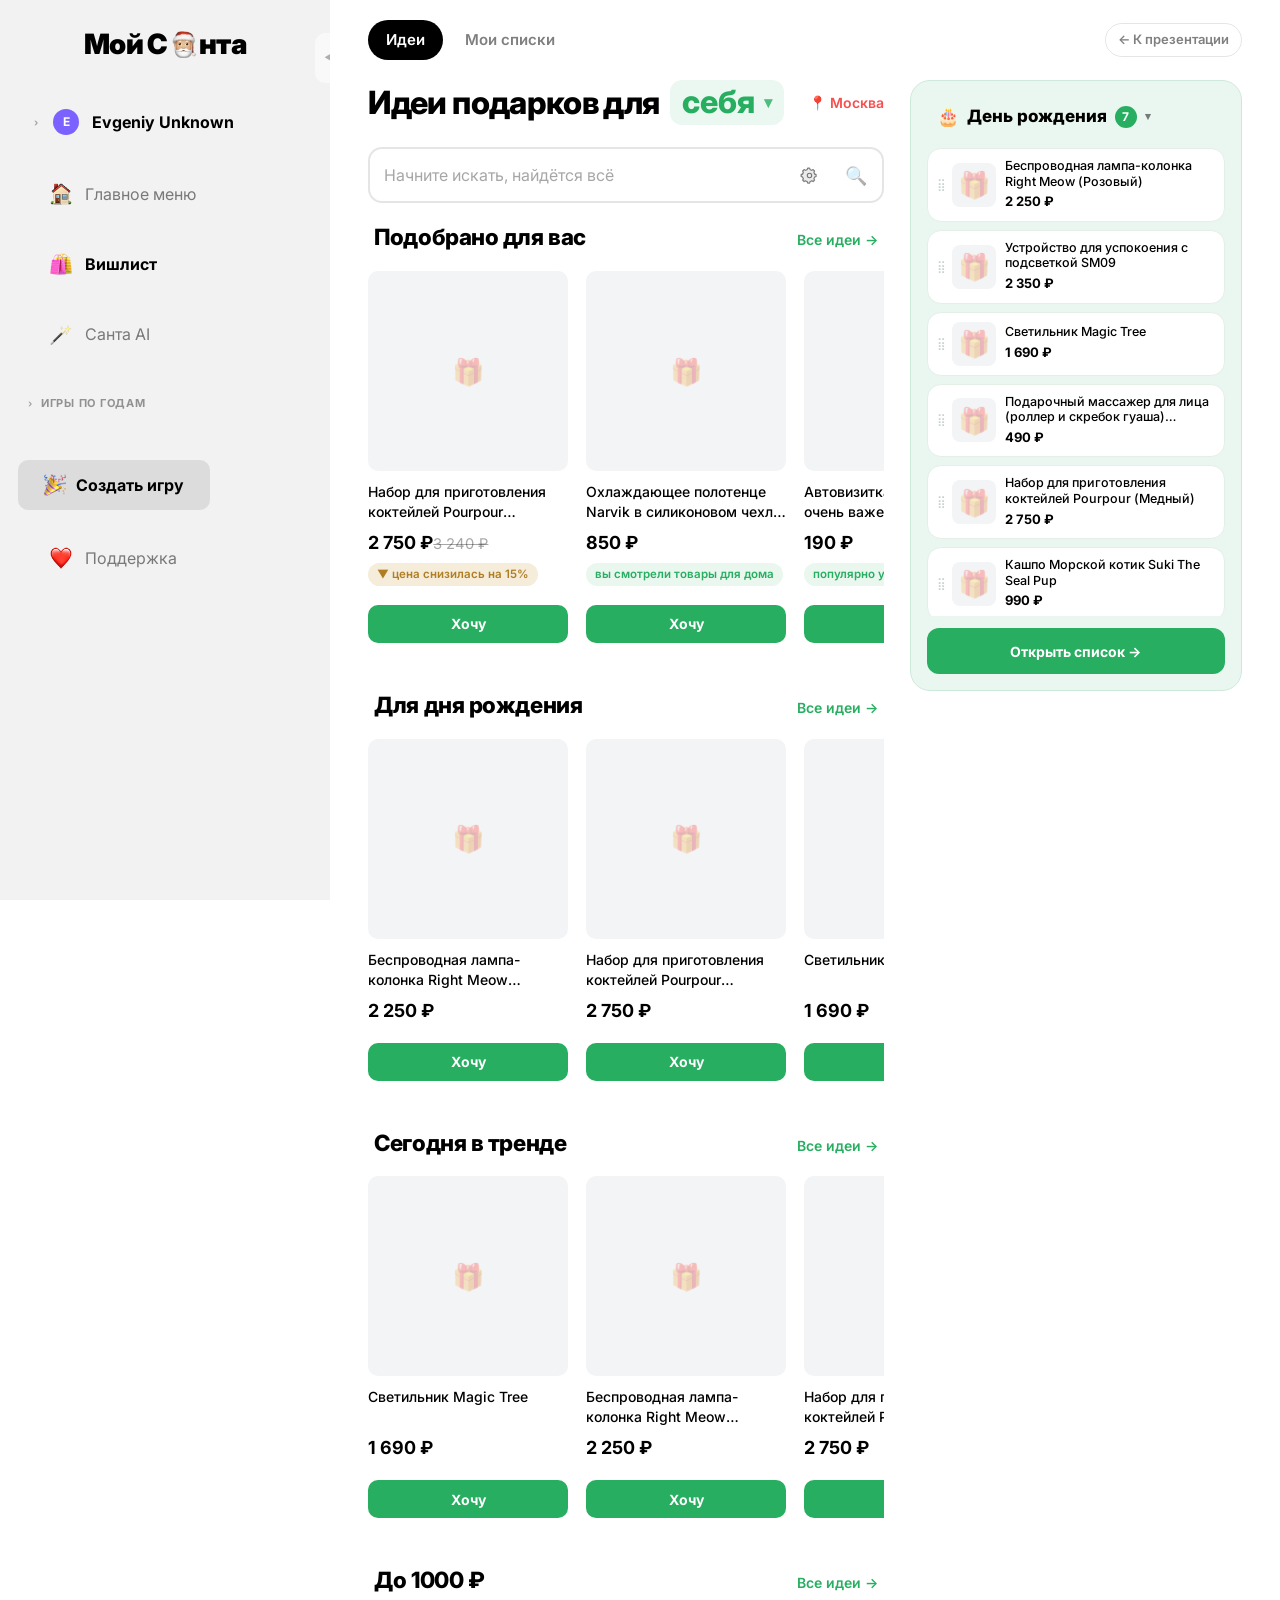
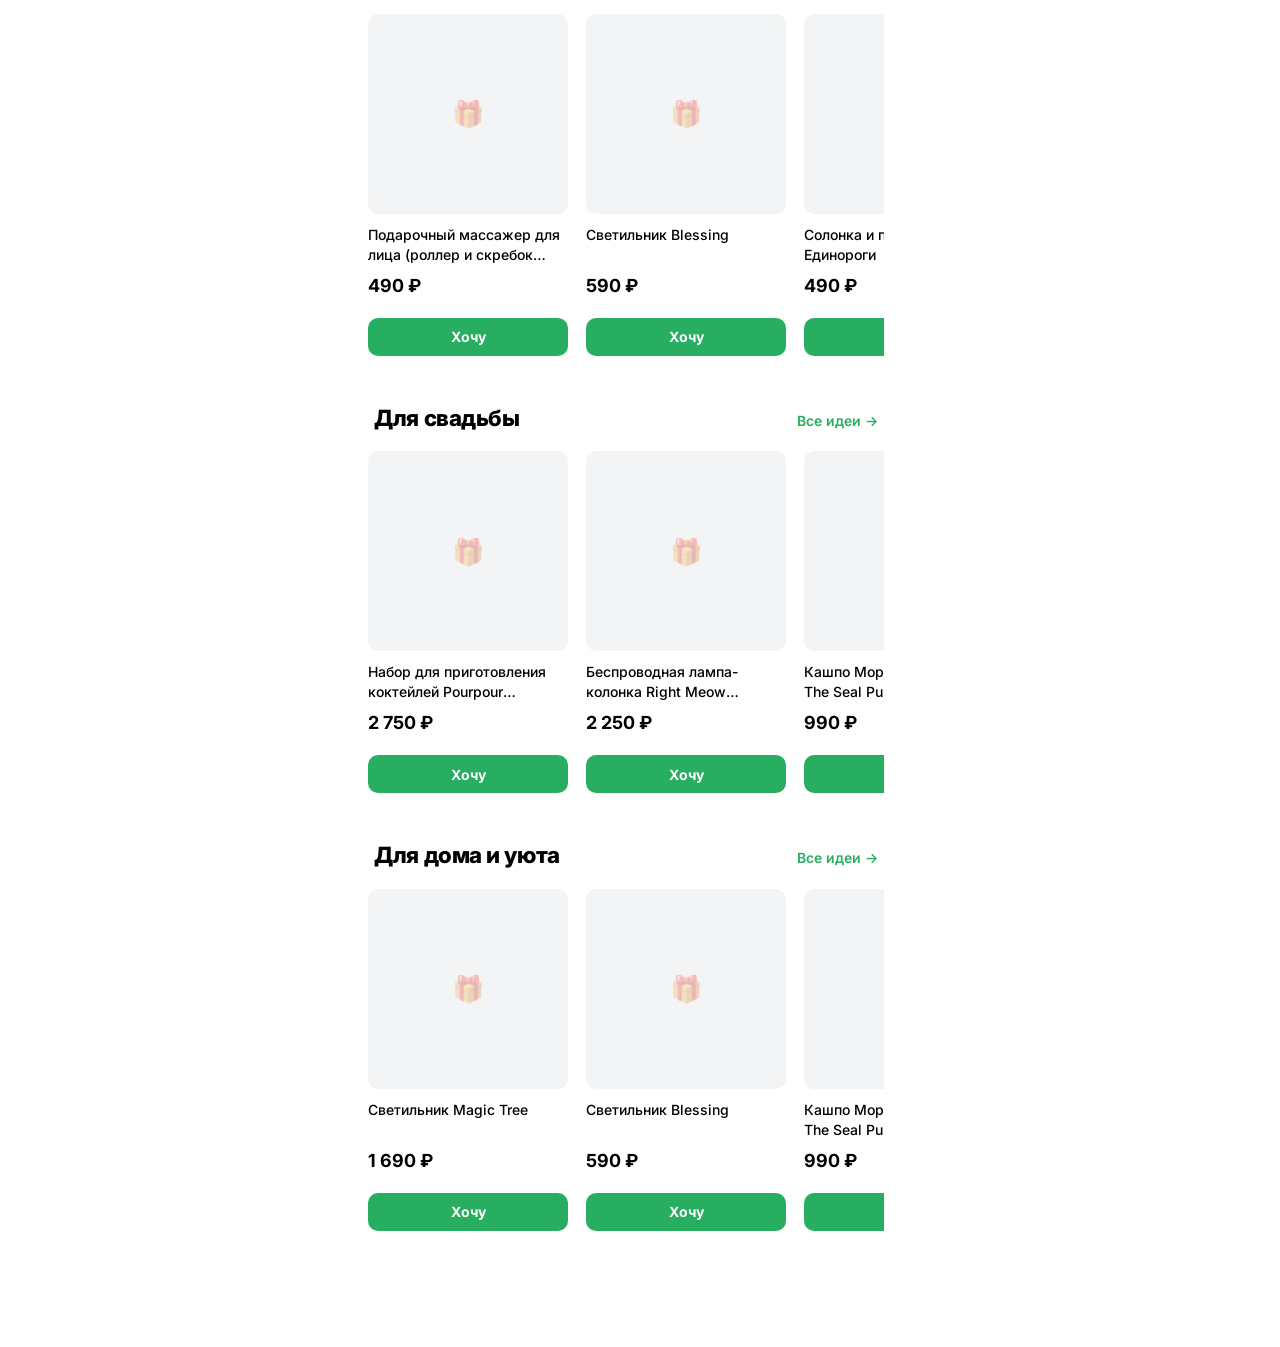
==== prototype/index.html @ bd04b830 "Add wishlist v2 mockups Presentation and interactive prototype sharing one core, plus GitHub Pages d" ====
<!doctype html>
<html lang="ru">
<head>
<meta charset="utf-8">
<meta name="viewport" content="width=device-width, initial-scale=1">
<title>Вишлист v2 — интерактивный прототип</title>
<link rel="preconnect" href="https://fonts.googleapis.com">
<link rel="preconnect" href="https://fonts.gstatic.com" crossorigin>
<link rel="stylesheet" href="https://fonts.googleapis.com/css2?family=Inter:wght@400;500;600;700&display=swap">
<link rel="stylesheet" href="../styles.css">
<link rel="stylesheet" href="../shell.css">
</head>
<body>
<div id="app"></div>
<script src="../pics.js"></script>
<script src="../vendor/vue.global.prod.js"></script>
<script src="../app-core.js"></script>
<script src="prototype.js"></script>
</body>
</html>
---- styles.css ----
/* Вишлист v2 — общий визуальный язык экранов. Стиль повторяет текущий сайт MySanta:
   Inter, зелёный #27AE60 (позитивные действия), красный #f74f4f (бренд/CTA),
   мятная панель #E9F7EF, поля #f1f1f1, радиус 10px. */

:root{
  --green:#27AE60;
  --red:#f74f4f;
  --mint:#E9F7EF;
  --ink:#000;
  --muted:rgba(0,0,0,.5);
  --muted-2:rgba(0,0,0,.35);
  --line:rgba(0,0,0,.1);
  --field:#f1f1f1;
  --gold:#B07D22;
  --gold-soft:#F5ECDA;
  --radius:10px;
  --page:#fff;
  --card:#fff;
}

*,*::before,*::after{box-sizing:border-box}
*{margin:0}

html{-webkit-text-size-adjust:100%}
body{font-size:16px;line-height:1.5}
button{font:inherit;color:inherit;cursor:pointer;background:none;border:0}
input{font:inherit}
s{color:var(--muted-2);font-weight:400;font-size:.82em}
a{color:var(--green);cursor:pointer;text-decoration:none}
a:hover{text-decoration:underline}

.screen__head{
  display:flex;align-items:center;justify-content:space-between;gap:16px;flex-wrap:wrap;
  margin-bottom:22px;
}
.screen__head .tier__label{ margin-bottom:0; }
.h2{font-size:1.4rem;font-weight:700;letter-spacing:-.02em;margin:30px 0 16px}
.h2:first-child{margin-top:0}

/* ───────────────────────── buttons ───────────────────────── */
.btn{
  display:inline-flex;align-items:center;justify-content:center;gap:8px;
  height:48px;padding:0 26px;border-radius:var(--radius);
  font-weight:700;font-size:15px;line-height:1;
  border:2px solid var(--red);background:var(--red);color:#fff;
  transition:background .2s,border-color .2s,color .2s,opacity .2s;
}
.btn:hover{background:#f96a6a;border-color:transparent}
.btn:disabled{opacity:.55;pointer-events:none}
.btn--sm{height:38px;padding:0 14px;font-size:14px}
.btn--block{width:100%}
.btn--green{background:var(--green);border-color:var(--green)}
.btn--green:hover{background:#2fbe6c}
.btn--red{background:var(--red);border-color:var(--red)}
.btn--white{background:#fff;border-color:var(--red);color:var(--red)}
.btn--white:hover{background:rgba(247,79,79,.08);color:var(--red)}
.btn--outline{background:transparent;border-color:var(--green);color:var(--green)}
.btn--outline:hover{background:var(--green);color:#fff}

.linkbtn{
  display:inline-flex;align-items:center;gap:7px;margin-top:12px;
  color:var(--green);font-weight:600;font-size:14px;
}
.linkbtn:hover{text-decoration:underline}


/* ───────────────────────── cover ───────────────────────── */
.cover__title{font-weight:700;font-size:1.15rem;letter-spacing:-.01em}
.cover__meta{color:var(--muted);font-size:13px;margin-top:3px}

/* ───────────────────────── шапка списка ───────────────────────── */
.hero{
  position:relative; overflow:hidden; border-radius:18px; margin-bottom:26px;
  min-height:264px; display:flex; align-items:flex-end;
  background-size:cover; background-position:center; background-repeat:no-repeat;
}
/* затемнение снизу — чтобы текст читался на любой картинке */
.hero__scrim{
  position:absolute; inset:0;
  background:linear-gradient(180deg,rgba(0,0,0,.05) 0%,rgba(0,0,0,.2) 42%,rgba(0,0,0,.62) 100%);
}
.hero__body{ position:relative; z-index:1; padding:26px 28px 28px; width:100%; color:#fff; }
.hero__emoji{
  display:inline-flex; align-items:center; justify-content:center;
  width:46px; height:46px; border-radius:12px; font-size:24px; margin-bottom:10px;
  background:rgba(255,255,255,.92); box-shadow:0 2px 10px rgba(0,0,0,.18);
}
.hero__title{
  font-size:clamp(1.5rem,2.6vw,1.95rem); font-weight:800; letter-spacing:-.02em;
  line-height:1.15; text-shadow:0 1px 12px rgba(0,0,0,.3);
}
.hero__meta{
  display:flex; flex-wrap:wrap; gap:6px 16px; margin-top:8px;
  font-size:13px; font-weight:600; color:rgba(255,255,255,.9);
  text-shadow:0 1px 8px rgba(0,0,0,.35);
}
.hero__acts{ display:flex; flex-wrap:wrap; gap:8px; margin-top:18px; }
.hact{
  display:inline-flex; align-items:center; gap:7px;
  height:38px; padding:0 14px; border-radius:10px;
  background:rgba(255,255,255,.16); color:#fff; font-size:14px; font-weight:600;
  backdrop-filter:blur(6px); border:1px solid rgba(255,255,255,.26);
  transition:background .15s;
}
.hact:hover{ background:rgba(255,255,255,.3); }
.hact.is-on{ background:#fff; color:var(--ink); border-color:#fff; }
.hact--primary{ background:#fff; color:var(--ink); border-color:#fff; }
.hact--primary:hover{ background:#fff; box-shadow:0 4px 16px rgba(0,0,0,.22); }
.hact--primary span{ font-size:17px; line-height:1; color:var(--green); }
.hero__cover{
  position:absolute; z-index:2; top:14px; right:14px;
  height:34px; padding:0 13px; border-radius:9px;
  background:rgba(0,0,0,.34); color:#fff; font-size:13px; font-weight:600;
  backdrop-filter:blur(6px); border:1px solid rgba(255,255,255,.24);
}
.hero__cover:hover{ background:rgba(0,0,0,.55); }

@media (max-width:700px){
  .hero{ min-height:220px; }
  .hero__acts .hact{ flex:1 1 auto; justify-content:center; }
}

/* ───────────────────────── split layout ───────────────────────── */
.split{display:grid;grid-template-columns:1fr 320px;gap:26px;align-items:start}
.split__aside{border-radius:16px;padding:18px}
.panel--mint{background:var(--mint)}
.tier{margin-bottom:34px}
.tier:last-child{margin-bottom:0}
.tier__label{
  display:flex;align-items:center;gap:10px;margin-bottom:16px;
  font-size:1.4rem;font-weight:800;letter-spacing:-.02em;
}
.tier__label .tico{ width:24px; height:24px; }
.tier__label .tico svg{ width:22px; height:22px; }
.tier__count{
  display:inline-flex;align-items:center;justify-content:center;
  min-width:24px;height:24px;padding:0 8px;border-radius:999px;
  background:var(--field);font-weight:700;font-size:13px;color:var(--muted);
  letter-spacing:0;
}

/* ───────────────────────── grids ───────────────────────── */
.grid{display:grid;gap:22px 18px}
.grid--2{grid-template-columns:repeat(2,1fr)}
.grid--3{grid-template-columns:repeat(3,1fr)}
.grid--4{grid-template-columns:repeat(4,1fr)}

/* ───────────────────────── карточка товара (как .present на сайте) ───────────────────────── */
.present{ position:relative; display:flex; flex-direction:column; }
.present__thumb{ border-radius:10px; background:#f3f4f5; }
.present__info{ padding-top:11px; display:flex; flex-direction:column; gap:7px; flex:1; }
.present__name{
  font-size:14px; line-height:20px; font-weight:500; color:var(--ink);
  display:-webkit-box; -webkit-line-clamp:2; -webkit-box-orient:vertical; overflow:hidden;
  min-height:40px; transition:color .15s;
}
.present:hover .present__name{ color:var(--red); }
.present__price{ font-weight:700; font-size:18px; }
.present__foot{ margin-top:auto; padding-top:12px; display:flex; flex-direction:column; gap:8px; }
.present__media{ position:relative; }
.present__add{
  width:100%; height:44px; border-radius:10px;
  background:var(--green); color:#fff; font-weight:700; font-size:16px;
  display:flex; align-items:center; justify-content:center; transition:background .15s,opacity .15s;
}
.present__add:hover{ background:#23a259; }
.present__add--sm{ height:38px; font-size:14px; }
.present__add--ghost{ background:#fff; border:1.5px solid var(--green); color:var(--green); }
.present__add--ghost:hover{ background:rgba(39,174,96,.08); }
.present__add.is-added{ background:var(--field); color:var(--muted); border-color:transparent; }
.present__dismiss{
  position:absolute; top:8px; right:8px; z-index:2;
  width:28px; height:28px; border-radius:50%; background:#fff; color:var(--muted);
  box-shadow:0 1px 6px rgba(0,0,0,.16); display:flex; align-items:center; justify-content:center;
  font-size:13px; opacity:0; transition:opacity .15s;
}
.present:hover .present__dismiss{ opacity:1; }
/* поднять в «Больше всего хочу» — там же, где ✕ на карточках идей */
.present__pin{
  position:absolute; top:8px; right:8px; z-index:3;
  width:30px; height:30px; border-radius:50%; background:#fff;
  box-shadow:0 1px 6px rgba(0,0,0,.16); display:flex; align-items:center; justify-content:center;
  opacity:0; transition:opacity .15s, background .15s;
}
.present:hover .present__pin{ opacity:1; }
.present__pin:hover{ background:#FFF1E6; }
.present__add--flat{ background:transparent; color:var(--muted); font-weight:600; height:32px; }
.present__add--flat:hover{ background:var(--field); color:var(--ink); }

/* «уже дарят» — состояние карточки: приглушённое фото и полоса по низу снимка */
.present.is-taken .present__thumb{ filter:grayscale(.55); opacity:.72; }
.present__taken{
  position:absolute; left:0; right:0; bottom:0; z-index:2;
  display:flex; align-items:center; justify-content:center; gap:6px;
  height:30px; border-radius:0 0 10px 10px;
  background:rgba(28,28,30,.8); color:#fff;
  font-size:11px; font-weight:700; letter-spacing:.04em; text-transform:uppercase;
}
.present__taken.is-mine{ background:rgba(39,174,96,.92); }

.card__name{
  font-size:14px;line-height:1.3;font-weight:500;
  display:-webkit-box;-webkit-line-clamp:2;-webkit-box-orient:vertical;overflow:hidden;
}
.card__price{font-weight:700;font-size:16px}
.card__note{font-size:12px;color:var(--muted);font-style:italic}

.emptytier{
  font-size:13px;color:var(--muted);
  border:1px dashed var(--line);border-radius:var(--radius);padding:18px;text-align:center;
}

/* ───────────────────────── заголовок «Идеи подарков» ───────────────────────── */
.ideas-head{
  display:flex; align-items:center; justify-content:space-between;
  gap:16px; flex-wrap:wrap; margin-bottom:22px;
}
.ideas-head__left{ display:flex; align-items:center; gap:12px; flex-wrap:wrap; }
.ideas-head__right{ display:flex; align-items:center; gap:10px; flex-wrap:wrap; }
.ideas-title{
  font-size:clamp(1.6rem,3vw,2rem); font-weight:800; letter-spacing:-.02em;
  display:flex; align-items:center; gap:10px; flex-wrap:wrap; line-height:1.2;
}
.ideas-title .dd{ display:inline-flex; }
.ideas-title .dd__panel{
  font-size:14px; font-weight:600; letter-spacing:normal; line-height:1.4;
}
.geo{ color:var(--red); font-weight:600; font-size:14px; white-space:nowrap; }

/* ───────────────────────── переключатель списков ───────────────────────── */
.listbar{ display:flex; align-items:center; gap:14px; min-width:0; }
.listbar__label{ font-size:13px; font-weight:700; color:var(--muted); flex:none; }
.listbar__scroll{ display:flex; align-items:center; gap:8px; overflow-x:auto; padding:3px; min-width:0; }
.listbar__scroll::-webkit-scrollbar{ height:0; }
.listtab{
  display:inline-flex; align-items:center; gap:8px; flex:none;
  height:42px; padding:0 16px; border-radius:999px;
  border:1.5px solid var(--line); background:#fff;
  font-size:14px; font-weight:600; color:var(--ink); transition:background .15s,border-color .15s,color .15s;
}
.listtab:hover{ background:var(--field); }
.listtab.is-on{ background:var(--green); border-color:var(--green); color:#fff; }
.listtab__emoji{ font-size:16px; }
.listtab__n{
  min-width:20px; height:20px; padding:0 5px; border-radius:999px;
  background:rgba(0,0,0,.08); font-size:12px; font-weight:700;
  display:inline-flex; align-items:center; justify-content:center;
}
.listtab.is-on .listtab__n{ background:rgba(255,255,255,.28); }
.listtab--add{ width:42px; padding:0; justify-content:center; font-size:18px; color:var(--muted); }
.listbar__share{
  flex:none; margin-left:4px; height:42px; padding:0 16px; border-radius:999px;
  border:1px solid var(--line); background:#fff; font-size:14px; font-weight:600; color:var(--ink);
}
.listbar__share:hover{ background:var(--field); }
@media (max-width:600px){ .listbar{ gap:8px } .listbar__label{ display:none } }

/* ───────────────────────── добавить подарок (карточка) ───────────────────────── */
.addcard{ margin-bottom:30px; }
.addcard.is-open{ background:var(--mint); border-radius:16px; padding:20px; max-width:520px; }
.addcard__head{ display:flex; align-items:center; justify-content:space-between; font-weight:700; font-size:16px; margin-bottom:12px; }

/* ───────────────────────── thumbnails (фото товаров) ───────────────────────── */
.thumb{
  border-radius:10px;aspect-ratio:1;width:100%;
  background:#f3f4f5 center/cover no-repeat;
  position:relative;overflow:hidden;
}
.thumb.is-broken::after{
  content:"🎁";position:absolute;inset:0;
  display:flex;align-items:center;justify-content:center;font-size:26px;opacity:.28;
}
.thumb__img{position:absolute;inset:0;width:100%;height:100%;object-fit:cover;display:block}

/* ───────────────────────── add-a-gift ───────────────────────── */
.add__label{font-weight:700;font-size:14px}
.add__hint{font-size:12px;color:var(--muted);margin:4px 0 10px}
.field-row{display:flex;gap:8px}
.field{
  flex:1;min-width:0;height:44px;padding:0 14px;
  border-radius:var(--radius);border:2px solid var(--line);background:#fff;
  font-size:14px;color:var(--ink);
}
.field--mini{height:36px;font-size:13px}
.field:focus{outline:none;border-color:var(--ink)}
.field::placeholder{color:var(--muted-2)}

.preview{margin-top:12px;background:#fff;border:1px solid var(--line);border-radius:var(--radius);padding:12px}
.preview__row{display:flex;gap:10px;align-items:center;margin-bottom:10px}
.preview__tiers{display:flex;gap:6px;align-items:center;margin-bottom:10px;flex-wrap:wrap}
.tchip{
  height:36px;padding:0 13px;border-radius:999px;border:1.5px solid var(--line);background:#fff;
  display:inline-flex;align-items:center;gap:7px;font-size:13px;font-weight:600;color:var(--ink);cursor:pointer;
  transition:border-color .15s,background .15s;
}
.tchip:hover{background:var(--field)}
.tchip.is-on{background:var(--mint);border-color:var(--green)}
.preview__tiers{gap:8px}
.preview__tiers .field--mini{flex:1 0 100%;min-width:120px}

.ideas-mini{margin-top:20px;padding-top:16px;border-top:1px solid rgba(0,0,0,.09)}
.ideas-mini .grid{margin-top:10px}

/* ───────────────────────── reason chips ───────────────────────── */
.reason{
  font-size:11.5px;font-weight:600;color:var(--green);
  background:rgba(39,174,96,.1);border-radius:999px;
  padding:4px 9px;align-self:flex-start;line-height:1.3;
}
.reason--gold{color:var(--gold);background:var(--gold-soft)}

/* ───────────────────────── search + filters ───────────────────────── */
.searchbar{position:relative;margin-bottom:16px}
.searchbar .field{width:100%;height:56px;font-size:16px;padding-right:106px;border-radius:14px}
.field__go{
  position:absolute;right:7px;top:7px;width:42px;height:42px;border-radius:10px;
  display:flex;align-items:center;justify-content:center;font-size:18px;color:var(--muted);
}
.field__go:hover{background:var(--field);color:var(--ink)}
/* шестерёнка — фильтры идей; счётчик показывает, сколько задано */
.field__cog{
  position:absolute;right:53px;top:7px;width:42px;height:42px;border-radius:10px;
  display:flex;align-items:center;justify-content:center;color:var(--muted);
}
.field__cog:hover{background:var(--field);color:var(--ink)}
.field__cog.is-on{color:var(--green)}
.field__cog b{
  position:absolute;top:2px;right:0;min-width:17px;height:17px;padding:0 4px;border-radius:999px;
  background:var(--green);color:#fff;font-size:10px;font-weight:700;
  display:flex;align-items:center;justify-content:center;
}
.filters,.ideafilters{display:flex;flex-wrap:wrap;gap:9px;align-items:center;margin-bottom:22px}
.fchip{
  height:40px;padding:0 15px;border-radius:var(--radius);
  font-size:14px;font-weight:600;color:var(--ink);background:var(--field);border:0;
  display:inline-flex;align-items:center;gap:6px;transition:background .15s,color .15s;
}
.fchip:hover{background:#e8e8ea}
.fchip.is-on{background:rgba(247,79,79,.1);color:var(--red)}
.fchip{display:inline-flex;align-items:center;gap:8px}
.fchip__x{
  width:18px;height:18px;border-radius:50%;background:rgba(247,79,79,.2);
  font-size:9px;display:inline-flex;align-items:center;justify-content:center;
}
.fchip.is-on:hover .fchip__x{background:var(--red);color:#fff}
.fchip--add{background:#fff;border:1px dashed var(--line);color:var(--muted)}
.fchip--add.is-on{background:var(--gold-soft);color:var(--gold);border-color:transparent}
.flink{color:var(--red);font-weight:600;font-size:14px;margin-left:4px}
.flink:hover{text-decoration:underline}

/* ───────────────────────── segmented ───────────────────────── */
.segbar{display:flex;align-items:center;gap:8px;flex-wrap:wrap}
.segbar__label{font-size:14px;color:var(--muted)}
.seg{
  height:38px;padding:0 16px;border-radius:999px;border:1px solid var(--line);
  font-size:14px;font-weight:600;color:var(--muted);
}
.seg.is-on{background:var(--green);color:#fff;border-color:transparent}

/* ───────────────────────── иконки приоритетов ───────────────────────── */
.tico{ display:inline-flex; align-items:center; justify-content:center; flex:none; line-height:0; }
.tico--top{ color:#F2792B; }
.tico--want{ color:var(--green); }
.tico--someday{ color:var(--muted-2); }
.present__add .tico{ color:currentColor; }

/* ───────────────────────── выпадающие меню ───────────────────────── */
.dd{ position:relative; }
.dd__caret{ font-size:11px; color:var(--muted); }
.dd__panel{
  position:absolute; z-index:40; top:calc(100% + 8px); right:0; min-width:250px;
  background:#fff; border:1px solid var(--line); border-radius:14px;
  box-shadow:0 14px 40px rgba(0,0,0,.16); padding:8px;
}
.dd__panel--left{ right:auto; left:0; }
.dd__title{
  font-size:11px; font-weight:700; letter-spacing:.07em; text-transform:uppercase;
  color:var(--muted); padding:6px 10px 8px;
}
.dd__item{
  display:flex; align-items:center; gap:10px; width:100%; text-align:left;
  padding:9px 10px; border-radius:10px; font-size:14px; font-weight:600; color:var(--ink);
}
.dd__item:hover{ background:var(--field); }
.dd__item.is-on{ background:rgba(39,174,96,.08); }
.dd__emoji{ font-size:17px; }
.dd__n{
  margin-left:auto; min-width:20px; height:20px; padding:0 6px; border-radius:999px;
  background:var(--field); font-size:12px; font-weight:700; color:var(--muted);
  display:inline-flex; align-items:center; justify-content:center;
}
.dd__check{ color:var(--green); font-weight:800; margin-left:6px; }
.dd__item.is-on .dd__n{ margin-left:auto; }
.dd__item--add{ color:var(--green); justify-content:center; border:1px dashed var(--line); }
.dd__sep{ height:1px; background:var(--line); margin:8px 4px; }
.dd__add{ display:flex; gap:8px; padding:4px; }
.dd__add .field{ flex:1; min-width:0; }
.dd__add .btn{ flex:none; padding:0 14px; }

/* переключатель «кому подбираем» рядом с заголовком */
/* часть заголовка: тот же кегль, кликабельность — цвет, подложка и каретка */
.whoswitch{
  display:inline-flex; align-items:center; gap:9px;
  padding:3px 12px 4px; border-radius:12px;
  font:inherit; color:var(--green); background:rgba(39,174,96,.09);
  transition:background .15s;
}
.whoswitch > span{ display:inline-flex; align-items:center; gap:9px; }
.whoswitch:hover{ background:rgba(39,174,96,.17); }
.whoswitch .dd__caret{ font-size:.5em; color:inherit; opacity:.8; }
.whoswitch.is-other{ color:#7B61FF; background:rgba(123,97,255,.1); }
.whoswitch.is-other:hover{ background:rgba(123,97,255,.19); }
/* фиксированный px: em считался бы от собственного font-size и схлопывал кружок */
.whoswitch .who__ava{ width:30px; height:30px; font-size:14px; }
.who__ava{
  width:30px; height:30px; border-radius:50%; background:#7B61FF; color:#fff;
  font-size:13px; font-weight:700; letter-spacing:0; text-transform:uppercase;
  display:inline-flex; align-items:center; justify-content:center; flex:none;
  box-shadow:inset 0 -1px 0 rgba(0,0,0,.12);
}
.who__ava--me{ background:var(--green); }
.who__ava--lg{ width:48px; height:48px; font-size:20px; }

/* имя человека в выпадающем списке */
.dd__who{ flex:1; min-width:0; white-space:nowrap; overflow:hidden; text-overflow:ellipsis; }
.dd__item{ align-items:center; }

.shortlist-chip{
  display:inline-flex; align-items:center; gap:7px;
  height:38px; padding:0 15px; border-radius:999px;
  background:var(--mint); color:var(--ink); font-size:14px; font-weight:700;
}
.shortlist-chip b{
  min-width:20px; height:20px; padding:0 5px; border-radius:999px;
  background:var(--green); color:#fff; font-size:12px;
  display:inline-flex; align-items:center; justify-content:center;
}
.shortlist-chip:hover{ background:#dcefe4; }
.shortlist-chip.is-empty b{ background:rgba(0,0,0,.18); }
@media (max-width:760px){ .shortlist-chip{ margin-left:0; } }

.shortlist-hint{ color:var(--muted); font-size:14px; max-width:66ch; margin-bottom:16px; }
.shortlist-note{
  display:flex; align-items:center; justify-content:space-between; gap:16px; flex-wrap:wrap;
  background:var(--mint); border-radius:12px; padding:14px 16px; font-size:14px; font-weight:600;
}
.shortlist-actions{ display:flex; flex-direction:column; gap:8px; }
.shortlist-actions .tag{ align-self:flex-start; }

/* ───────────────────────── карусели подборок ───────────────────────── */
.section-title{ font-size:1.4rem; font-weight:800; letter-spacing:-.02em; }
.carousel{ margin-bottom:36px; }
.carousel__head{
  display:flex; align-items:baseline; justify-content:space-between; gap:12px;
  width:100%; text-align:left; margin-bottom:16px;
}
.carousel__all{ font-size:14px; font-weight:600; color:var(--green); flex:none; }
.carousel__head:hover .carousel__all{ text-decoration:underline; }
.carousel__track{
  display:flex; gap:18px; overflow-x:auto; padding-bottom:8px;
  scroll-snap-type:x proximity; scrollbar-width:thin;
}
.carousel__track::-webkit-scrollbar{ height:6px; }
.carousel__track::-webkit-scrollbar-thumb{ background:#dcdfe2; border-radius:3px; }
.carousel__card{ width:200px; flex:none; scroll-snap-align:start; }
.carousel__more{
  width:172px; flex:none; align-self:stretch;
  border:1.5px dashed var(--line); border-radius:12px;
  display:flex; flex-direction:column; align-items:center; justify-content:center; gap:10px;
  color:var(--muted); font-weight:700; font-size:14px; text-align:center; line-height:1.3;
  transition:border-color .15s,color .15s,background .15s;
}
.carousel__more:hover{ border-color:var(--green); color:var(--green); background:rgba(39,174,96,.05); }
.carousel__more-ic{
  width:40px; height:40px; border-radius:50%; background:var(--field);
  display:flex; align-items:center; justify-content:center; font-size:20px;
}
.carousel__more:hover .carousel__more-ic{ background:var(--green); color:#fff; }

/* активный фильтр */
.activefilter{ display:flex; align-items:center; gap:12px; flex-wrap:wrap; margin-bottom:22px; }
.chip-active{
  display:inline-flex; align-items:center; gap:8px;
  height:40px; padding:0 8px 0 16px; border-radius:999px;
  background:rgba(247,79,79,.1); color:var(--red); font-weight:700; font-size:14px;
}
.chip-active button{
  width:22px; height:22px; border-radius:50%; background:rgba(247,79,79,.18); color:var(--red);
  display:flex; align-items:center; justify-content:center; font-size:11px;
}

/* ───────────────────────── shared list / reserve rows ───────────────────────── */
.sharehead{display:flex;gap:13px;align-items:center;margin-bottom:24px}
.rlist{display:flex;flex-direction:column;gap:12px}
.rrow{
  display:flex;gap:15px;
  background:#fff;border:2px solid transparent;border-radius:var(--radius);padding:13px;
  transition:border-color .2s,opacity .2s;
}
.rrow .thumb{width:84px;height:84px;flex:none}
.rrow__main{display:flex;flex-direction:column;gap:7px;min-width:0;flex:1}
.rrow__actions{display:flex;gap:8px;align-items:center;flex-wrap:wrap;margin-top:6px}
.rrow.is-taken{opacity:.72}
.rrow.is-mine{border-color:var(--green)}
.rrow--flat{border:1px solid var(--line);padding:10px}
.rrow--flat .thumb{width:52px;height:52px}

.tag{
  display:inline-flex;align-items:center;gap:6px;
  height:32px;padding:0 12px;border-radius:999px;font-size:13px;font-weight:600;
}
.tag--hold{background:var(--gold-soft);color:var(--gold)}
.tag--done{background:var(--field);color:var(--muted)}
.tag--mine{background:rgba(39,174,96,.12);color:var(--green)}

.locknote{font-size:12px;color:var(--muted);margin-top:4px}
.locknote--wide{margin-top:16px;padding:12px 14px;background:var(--mint);border-radius:var(--radius);font-size:13px}

/* ───────────────────────── chip-in pool ───────────────────────── */
.pool{display:flex;flex-direction:column;gap:20px}
.pool__item{display:flex;gap:15px;align-items:center}
.pot__track{height:12px;border-radius:999px;background:var(--field);overflow:hidden}
.pot__filled{height:100%;background:var(--green);border-radius:999px;transition:width .35s ease}
.pot__nums{margin-top:8px;font-size:14px;color:var(--muted)}
.pot__nums b{color:var(--ink);font-size:16px}
.pledges{list-style:none;padding:0;display:flex;flex-direction:column;gap:8px}
.pledges li{
  display:flex;justify-content:space-between;
  padding:10px 14px;background:var(--field);border-radius:var(--radius);
  font-size:14px;font-weight:600;
}
.pool__form{display:flex;flex-direction:column;gap:11px;padding-top:8px;border-top:1px solid var(--line)}
.pool__label{font-size:14px;color:var(--muted)}
.pool__label b{color:var(--ink)}
.range{width:100%;accent-color:var(--green);height:26px}
.presets{display:flex;gap:8px;flex-wrap:wrap}
.presets button{
  height:32px;padding:0 13px;border-radius:999px;border:1px solid var(--line);background:#fff;
  font-size:13px;font-weight:600;color:var(--ink);
}
.presets button:hover{background:var(--field)}

/* ───────────────────────── activity stats ───────────────────────── */
.stats{display:grid;grid-template-columns:repeat(3,1fr);gap:16px;margin:12px 0 28px}
.stat{background:var(--page);border:1px solid var(--line);border-radius:var(--radius);padding:18px}
.stat__label{font-size:12px;font-weight:600;letter-spacing:.04em;text-transform:uppercase;color:var(--muted)}
.stat__num{font-size:1.8rem;font-weight:700;letter-spacing:-.02em;margin:6px 0 10px;font-variant-numeric:tabular-nums}
.stat__of{font-size:1rem;color:var(--muted);font-weight:600}
.stat__hint{font-size:12px;color:var(--muted-2)}
.spark{width:100%;height:40px;display:block}

/* ───────────────────────── sheets: контент ───────────────────────── */
.listpick{display:flex;flex-direction:column;gap:9px}
.listpick button{
  display:flex;align-items:center;gap:13px;text-align:left;
  padding:13px;border-radius:var(--radius);border:1px solid var(--line);background:#fff;font-weight:600;
}
.listpick button.is-on{border-color:var(--green);background:rgba(39,174,96,.06)}
.listpick .emoji{font-size:22px}
.listpick .sub{font-size:12px;color:var(--muted);font-weight:500}
.listpick .dashed{border-style:dashed;color:var(--muted);justify-content:center}
.copyfield{
  display:flex;align-items:center;gap:8px;
  background:var(--field);border-radius:var(--radius);padding:11px 13px;
  font-size:13px;color:var(--ink);word-break:break-all;
}
.check{display:flex;align-items:center;gap:11px;font-size:14px;font-weight:600;cursor:pointer;padding:4px 0}
.check input{width:18px;height:18px;accent-color:var(--green)}

/* ───────────────────────── responsive ───────────────────────── */
@media (max-width:1100px){ .grid--4{grid-template-columns:repeat(3,1fr)} }
@media (max-width:900px){ .split{grid-template-columns:1fr} .split__aside{order:-1} }
@media (max-width:720px){
  .grid--3{grid-template-columns:repeat(2,1fr)}
  .grid--4{grid-template-columns:repeat(2,1fr)}
  .stats{grid-template-columns:1fr}
}
@media (max-width:420px){ .grid--3,.grid--4{grid-template-columns:1fr 1fr} }
@media (prefers-reduced-motion:reduce){ *{animation:none!important;transition:none!important} }


/* ───────────────────── модалка «Для кого подбираем» ───────────────────── */
.sheet__hint{ font-size:13px; color:var(--muted); margin:-6px 0 18px; line-height:1.5; }
.sheet__count{ margin-left:8px; font-weight:600; color:var(--muted-2); text-transform:none; }
.sheet__foot{ display:flex; gap:10px; margin-top:22px; }
.sheet__foot .btn{ flex:1; height:46px; padding:0 16px; }
.btn--ghost{ background:#fff; border-color:var(--line); color:var(--muted); }
.btn--ghost:hover{ background:var(--field); border-color:var(--line); color:var(--ink); }
.btn.is-off{ opacity:.45; pointer-events:none; }

.personname{ display:flex; align-items:center; gap:12px; }
.personname .field{ flex:1; min-width:0; }

/* сегментированный переключатель: пол, возраст */
/* .seg уже занят пилюлей в .segbar — контейнеру нужно своё имя */
.segset{ display:flex; gap:8px; flex-wrap:wrap; }
.seg__b{
  flex:1; min-width:88px; height:42px; padding:0 12px; border-radius:10px;
  border:1.5px solid var(--line); background:#fff;
  font-size:14px; font-weight:600; color:var(--muted);
  transition:border-color .15s, background .15s, color .15s;
}
.seg__b:hover{ border-color:var(--muted-2); color:var(--ink); }
.seg__b.is-on{ border-color:var(--green); background:rgba(39,174,96,.09); color:var(--green); }

/* интересы — теги с эмодзи */
.tagcloud{ display:flex; flex-wrap:wrap; gap:8px; }
.tagchip{
  display:inline-flex; align-items:center; gap:7px;
  height:38px; padding:0 14px 0 11px; border-radius:999px;
  border:1.5px solid var(--line); background:#fff;
  font-size:14px; font-weight:600; color:var(--ink);
  transition:border-color .15s, background .15s;
}
.tagchip__e{ font-size:16px; line-height:1; }
.tagchip:hover{ border-color:var(--muted-2); background:var(--field); }
.tagchip.is-on{ border-color:var(--green); background:rgba(39,174,96,.1); color:var(--green); }


/* ───────────────────── модалка «Обложка списка» ───────────────────── */
.covergrid{ display:grid; grid-template-columns:repeat(auto-fill,minmax(96px,1fr)); gap:10px; }
.coverswatch{
  position:relative; height:62px; border-radius:12px; background-size:cover; background-position:center;
  border:2px solid transparent; box-shadow:inset 0 0 0 1px rgba(0,0,0,.06);
}
.coverswatch:hover{ transform:translateY(-1px); }
.coverswatch.is-on{ border-color:var(--ink); }
.coverswatch__on{
  position:absolute; inset:0; display:flex; align-items:center; justify-content:center;
  color:#fff; font-size:20px; font-weight:800; text-shadow:0 1px 6px rgba(0,0,0,.5);
}
.coverdrop{
  display:flex; align-items:center; gap:12px; cursor:pointer;
  padding:14px; border-radius:12px; border:1.5px dashed var(--line); background:var(--field);
  font-size:14px; font-weight:600; color:var(--ink);
  transition:border-color .15s, background .15s;
}
.coverdrop:hover{ border-color:var(--green); background:rgba(39,174,96,.06); }
.coverdrop input{ display:none; }
.coverdrop__ic{ font-size:22px; }
.coverdrop em{ display:block; font-style:normal; font-size:12px; font-weight:500; color:var(--muted); margin-top:2px; }
---- shell.css ----
/* Вишлист v2 — оболочки.
   Прототип повторяет раскладку MySanta: сайдбар (1:1) + контент (+ панель «Вишлист»).
   Презентация — колода историй. Экраны и атомы общие (styles.css). */

body{ background:#fff; color:var(--ink); font-family:"Inter",-apple-system,BlinkMacSystemFont,"Segoe UI",Roboto,sans-serif,"Noto Color Emoji","Apple Color Emoji","Segoe UI Emoji","Twemoji Mozilla"; }

/* ═══════════════ прототип: раскладка MySanta ═══════════════ */
.ms-app{ min-height:100vh; display:flex; align-items:stretch; }

/* ── сайдбар: копия .aside ── */
.ms-side{
  width:330px; flex:none;
  background:#F2F2F2;
  position:sticky; top:0; align-self:flex-start; height:100vh; overflow-y:auto;
  transition:width .3s ease;
}
.ms-side.is-collapsed{ width:132px; }
.ms-side__inn{ position:relative; padding:30px 0; }
.ms-side__collapse{
  position:absolute; right:-15px; top:33px; z-index:10;
  width:30px; height:50px; border-radius:10px; background:#F9F9F9;
  display:flex; align-items:center; justify-content:center;
  color:rgba(0,0,0,.3); font-size:13px; transition:background .2s;
}
.ms-side__collapse:hover{ background:#efefef; }
.ms-side.is-collapsed .ms-side__collapse{ transform:scaleX(-1); }

.ms-side__logo{
  display:flex; align-items:center; justify-content:center; gap:1px;
  font-weight:900; font-size:28px; color:#000; letter-spacing:-.02em;
  margin-bottom:50px; white-space:nowrap; line-height:1;
}
.ms-side__santa{ width:27px; height:27px; object-fit:contain; margin:0 1px; }
.ms-side.is-collapsed .ms-side__logo{ font-size:0; gap:0; }

.ms-side__menu{ list-style:none; padding:0; margin:0; }
.ms-side__row{ padding-left:44px; margin-bottom:46px; }
.ms-side__row--sm{ margin-bottom:36px; }
.ms-side__row:last-child{ margin-bottom:0; }

.ms-side__item{
  display:flex; align-items:center; gap:13px; width:100%; text-align:left;
  color:rgba(0,0,0,.5); font-size:16px; line-height:22px; transition:color .12s;
}
.ms-side__item:hover{ color:#000; }
.ms-side__item.is-active{ color:#000; font-weight:700; }
.ms-side__ico{ width:22px; height:22px; object-fit:contain; flex:none; }
.ms-side__chev{ margin-left:-16px; margin-right:2px; font-size:10px; color:rgba(0,0,0,.32); flex:none; }
.ms-side__ava{
  width:26px; height:26px; border-radius:50%; background:#7B61FF; color:#fff;
  font-size:12px; font-weight:700; display:flex; align-items:center; justify-content:center; flex:none;
}
.ms-side__item--user{ color:#000; font-weight:700; }
.ms-side__item--section{
  font-size:11px; font-weight:700; letter-spacing:.07em; text-transform:uppercase;
  color:rgba(0,0,0,.4); gap:6px;
}
.ms-side__button{
  display:inline-flex; align-items:center; gap:10px;
  height:50px; padding:0 26px; border-radius:10px;
  background:rgba(0,0,0,.09); color:#000; font-weight:700; font-size:16px;
  margin-left:-26px; transition:background .15s;
}
.ms-side__button:hover{ background:rgba(0,0,0,.13); }

.ms-side.is-collapsed .ms-side__labeltext,
.ms-side.is-collapsed .ms-side__chev{ display:none; }
.ms-side.is-collapsed .ms-side__row{ padding-left:0; }
.ms-side.is-collapsed .ms-side__item{ justify-content:center; gap:0; }
.ms-side.is-collapsed .ms-side__button{ margin-left:0; padding:0; width:44px; margin-inline:auto; justify-content:center; }

/* ── контент ── */
.ms-main{ flex:1; min-width:0; display:flex; flex-direction:column; background:#fff; }

.ms-topbar{
  display:flex; align-items:center; gap:16px; flex-wrap:wrap;
  padding:20px clamp(18px,3vw,40px) 0;
}
/* ссылка на второй макет — чтобы обе страницы находились с GitHub Pages */
.ms-deck{
  margin-left:auto; font-size:13px; font-weight:600; color:var(--muted);
  padding:6px 12px; border-radius:999px; border:1px solid var(--line);
}
.ms-deck:hover{ background:var(--field); color:var(--ink); }
.ms-tabs{ display:flex; gap:4px; flex-wrap:wrap; }
.ms-tabs button{
  height:40px; padding:0 18px; border-radius:999px;
  font-size:15px; font-weight:600; color:var(--muted); transition:background .15s,color .15s;
}
.ms-tabs button:hover{ color:var(--ink); background:var(--field); }
.ms-tabs button.is-on{ background:var(--ink); color:#fff; }
.ms-back{ font-weight:600; color:var(--green); font-size:14px; }
.ms-back:hover{ text-decoration:underline; }
.ms-crumb-note{ color:var(--muted); font-size:13px; }

.ms-listbar{ padding:16px clamp(18px,3vw,40px) 0; }

.ms-body{ flex:1; padding:20px clamp(18px,3vw,40px) 72px; }
.ms-body--rail{ display:grid; grid-template-columns:minmax(0,1fr) 332px; gap:26px; align-items:start; }

/* ── правая панель «Вишлист» — как на сайте ── */
.wl-rail{
  position:sticky; top:20px;
  background:#EAF7F0; border:1px solid #CDE9DB; border-radius:20px; padding:16px;
  display:flex; flex-direction:column; gap:12px;
}
.wl-rail__head{ display:flex; align-items:center; gap:8px; }
.wl-rail__switch{
  display:flex; align-items:center; gap:8px; min-width:0;
  padding:6px 10px; border-radius:12px; font-size:17px; font-weight:800; color:var(--ink);
  transition:background .15s;
}
.wl-rail__switch:hover{ background:rgba(255,255,255,.7); }
.wl-rail__emoji{ font-size:18px; flex:none; }
.wl-rail__title{ white-space:nowrap; overflow:hidden; text-overflow:ellipsis; }
.wl-rail__switch b{
  flex:none; min-width:22px; height:22px; padding:0 6px; border-radius:999px;
  background:var(--green); color:#fff; font-size:12px; font-weight:700;
  display:inline-flex; align-items:center; justify-content:center;
}
.wl-rail__switch.is-static{ cursor:default; padding-left:4px; }
.wl-rail__switch.is-static:hover{ background:transparent; }

/* режим подборки для другого человека */
.wl-rail--pick{ background:#F4F1FB; border-color:#DED6F3; }
.wl-rail--pick .wl-rail__switch b{ background:#7B61FF; }
.wl-rail--pick .wl-rail__row{ border-color:#E6E0F5; }
.wl-rail__empty{
  font-size:13px; color:var(--muted); text-align:center; line-height:1.5;
  border:1px dashed #DED6F3; border-radius:14px; padding:22px 14px; background:rgba(255,255,255,.5);
}
.wl-rail__mark{ margin-left:8px; font-size:11px; font-weight:700; color:#7B61FF; }
.wl-rail__x{
  flex:none; width:24px; height:24px; border-radius:50%;
  color:var(--muted-2); font-size:12px;
  display:flex; align-items:center; justify-content:center;
  opacity:0; transition:opacity .15s,background .15s;
}
.wl-rail__row:hover .wl-rail__x{ opacity:1; }
.wl-rail__x:hover{ background:var(--field); color:var(--ink); }
.wl-rail__open{
  height:46px; border-radius:12px; background:var(--green); color:#fff;
  font-weight:700; font-size:14px;
  display:flex; align-items:center; justify-content:center; gap:8px;
}
.wl-rail__open:hover{ filter:brightness(1.05); }
.wl-rail--pick .wl-rail__open{ background:#7B61FF; }
.wl-rail__list{ display:flex; flex-direction:column; gap:8px; max-height:52vh; overflow-y:auto; }
.wl-rail__row{
  display:flex; align-items:center; gap:9px;
  background:#fff; border:1px solid #E4EFE8; border-radius:14px; padding:9px;
}
.wl-rail__grip{ color:#c7d3cb; font-size:12px; flex:none; letter-spacing:-3px; }
.wl-rail__meta{ min-width:0; flex:1; }
.wl-rail__name{
  font-size:12.5px; font-weight:500; line-height:1.25;
  display:-webkit-box; -webkit-line-clamp:2; -webkit-box-orient:vertical; overflow:hidden;
}
.wl-rail__price{ font-size:13px; font-weight:700; margin-top:3px; }

@media (max-width:1240px){
  .ms-body--rail{ grid-template-columns:1fr; }
  .wl-rail{ display:none; }
}
@media (max-width:960px){
  .ms-side{ display:none; }
  .ms-body{ padding-left:14px; padding-right:14px; padding-bottom:32px; }
}

/* ═══════════════ презентация: колода ═══════════════ */
.deck{ min-height:100vh; display:flex; flex-direction:column; }
.deck__top{
  position:sticky; top:0; z-index:20;
  background:#fff; border-bottom:1px solid var(--line);
  height:60px; padding:0 clamp(16px,4vw,44px);
  display:flex; align-items:center; justify-content:space-between; gap:16px;
}
.deck__switch{
  margin-left:auto; font-size:13px; font-weight:600; color:var(--green);
  padding:6px 13px; border-radius:999px; border:1px solid rgba(39,174,96,.4);
}
.deck__switch:hover{ background:rgba(39,174,96,.09); }
.deck__brand{ display:flex; align-items:center; gap:9px; font-weight:800; font-size:16px; color:var(--ink); }
.deck__brand .proto{
  font-weight:600; font-size:10px; letter-spacing:.06em; text-transform:uppercase;
  color:var(--muted); border:1px solid var(--line); padding:3px 8px; border-radius:999px;
}
.stepper{ display:flex; align-items:center; gap:12px; }
.stepper__btn{
  width:36px; height:36px; border-radius:50%; border:1px solid var(--line);
  font-size:20px; display:flex; align-items:center; justify-content:center;
}
.stepper__btn:hover{ background:var(--field); }
.stepper__count{ font-weight:600; font-size:14px; color:var(--muted); font-variant-numeric:tabular-nums; }

.deck__body{
  flex:1; width:100%; max-width:1500px; margin:0 auto;
  display:grid; grid-template-columns:250px 1fr;
}
.deck__rail{
  border-right:1px solid var(--line); background:#fff;
  padding:22px 14px; position:sticky; top:60px; align-self:start;
  height:calc(100vh - 60px); overflow:auto;
}
.deck__rail ol{ list-style:none; padding:0; margin:0; display:flex; flex-direction:column; gap:4px; }
.deck__rail button{
  width:100%; text-align:left; display:flex; gap:11px; align-items:baseline;
  padding:11px 12px; border-radius:10px; font-size:13px; font-weight:500; color:var(--muted);
}
.deck__rail button:hover{ background:var(--field); color:var(--ink); }
.deck__rail button.is-on{ background:var(--mint); color:var(--ink); font-weight:600; }
.deck__rail .num{ font-size:11px; font-weight:700; color:var(--green); flex:none; }

.deck__stage{ padding:clamp(22px,3.5vw,44px); min-width:0; }
.deck__stage .eyebrow{ font-size:12px; font-weight:600; letter-spacing:.08em; text-transform:uppercase; color:var(--green); }
.deck__stage .story-title{
  margin-top:8px; font-size:clamp(1.5rem,3vw,2rem); font-weight:700;
  letter-spacing:-.02em; line-height:1.15; max-width:22ch;
}
.deck__stage .story-sub{ margin-top:10px; color:var(--muted); font-size:1.02rem; max-width:62ch; }
.deck__listbar{ margin-top:22px; }
.deck__stage .screen{
  margin-top:18px; background:#fff; border:1px solid var(--line);
  border-radius:16px; padding:clamp(18px,3vw,30px);
}

@media (max-width:900px){
  .deck__body{ grid-template-columns:1fr; }
  .deck__rail{
    position:static; height:auto; width:100%;
    border-right:0; border-bottom:1px solid var(--line); overflow-x:auto;
  }
  .deck__rail ol{ flex-direction:row; min-width:max-content; }
  .deck__rail button{ white-space:nowrap; }
  .deck__stage .screen{ padding:16px 14px; }
}

/* ═══════════════ шторка / модалка ═══════════════ */
.sheet-backdrop{
  position:fixed; inset:0; z-index:60; background:rgba(0,0,0,.42);
  display:flex; align-items:center; justify-content:center; padding:24px;
}

.sheet{
  width:100%; max-width:460px; max-height:82vh; overflow-y:auto;
  background:#fff; border-radius:16px; padding:22px 24px 26px;
}
.sheet--wide{ max-width:560px; }
.sheet__grip{ display:none; }
.sheet__title{ font-weight:700; font-size:18px; margin-bottom:16px; display:flex; align-items:center; justify-content:space-between; gap:12px; }
.sheet__x{ width:30px; height:30px; border-radius:50%; font-size:18px; color:var(--muted); display:flex; align-items:center; justify-content:center; }
.sheet__x:hover{ background:var(--field); color:var(--ink); }
.sheet__row{ display:flex; flex-direction:column; gap:9px; margin-bottom:16px; }
.sheet__label{ font-size:12px; font-weight:600; color:var(--muted); }

@media (max-width:600px){
  .sheet-backdrop{ align-items:flex-end; padding:0; }
  .sheet{ max-width:none; border-radius:20px 20px 0 0; max-height:86vh; }
  .sheet__grip{ display:block; width:40px; height:4px; border-radius:2px; background:var(--line); margin:6px auto 12px; }
}

/* ═══════════════ тост ═══════════════ */
.toast{
  position:fixed; left:50%; bottom:28px; transform:translateX(-50%);
  background:var(--ink); color:#fff; padding:12px 20px; border-radius:999px;
  font-size:14px; font-weight:600; z-index:80; pointer-events:none;
}

/* ═══════════════ переходы ═══════════════ */
.fade-enter-active,.fade-leave-active{ transition:opacity .18s ease; }
.fade-enter-from,.fade-leave-to{ opacity:0; }
.slide-enter-active,.slide-leave-active{ transition:transform .2s ease,opacity .2s ease; }
.slide-enter-from,.slide-leave-to{ transform:translateY(14px); opacity:0; }

@media (prefers-reduced-motion:reduce){ *{ transition:none!important; animation:none!important; } }
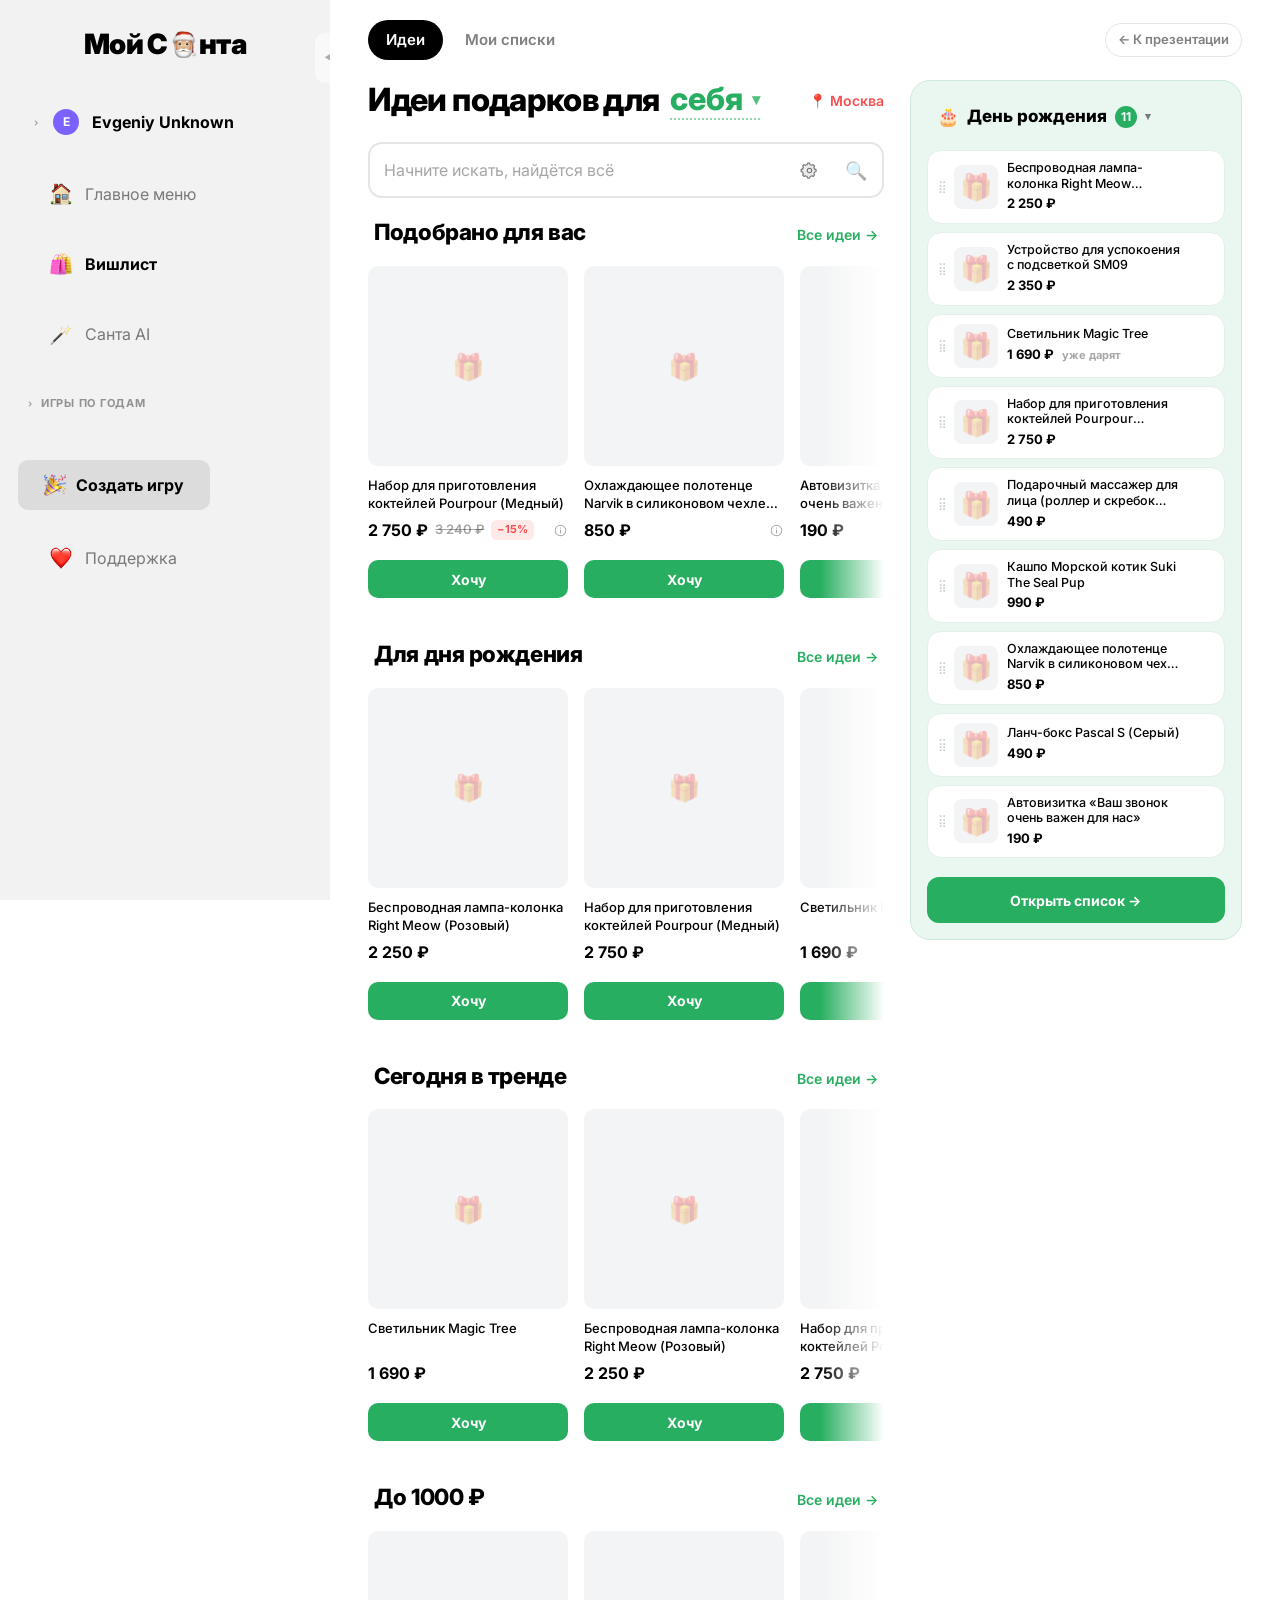
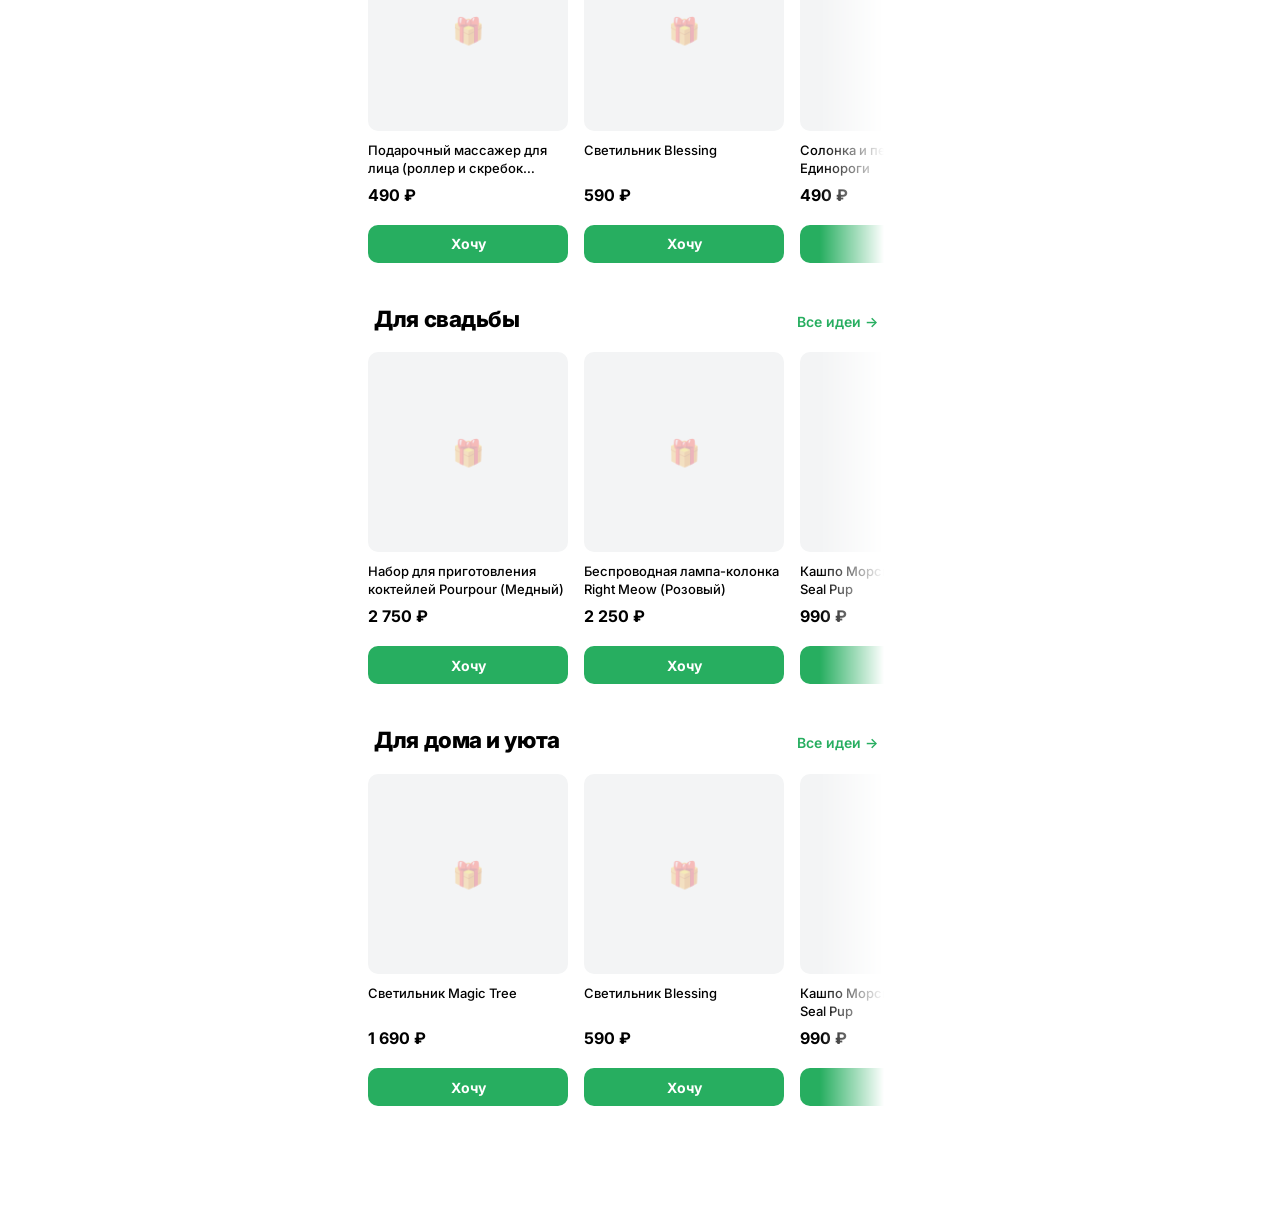
==== commit 980220e7: "Add Swiper carousels, per-item gift pools, card polish - vendor Swiper 11 for idea carousels, gradie" ====
--- a/prototype/index.html
+++ b/prototype/index.html
@@ -7,6 +7,7 @@
 <link rel="preconnect" href="https://fonts.googleapis.com">
 <link rel="preconnect" href="https://fonts.gstatic.com" crossorigin>
 <link rel="stylesheet" href="https://fonts.googleapis.com/css2?family=Inter:wght@400;500;600;700&display=swap">
+<link rel="stylesheet" href="../vendor/swiper-bundle.min.css">
 <link rel="stylesheet" href="../styles.css">
 <link rel="stylesheet" href="../shell.css">
 </head>
@@ -14,6 +15,7 @@
 <div id="app"></div>
 <script src="../pics.js"></script>
 <script src="../vendor/vue.global.prod.js"></script>
+<script src="../vendor/swiper-bundle.min.js"></script>
 <script src="../app-core.js"></script>
 <script src="prototype.js"></script>
 </body>
--- a/styles.css
+++ b/styles.css
@@ -140,27 +140,38 @@
 }
 
 /* ───────────────────────── grids ───────────────────────── */
-.grid{display:grid;gap:22px 18px}
+.grid{display:grid;gap:26px 16px}
 .grid--2{grid-template-columns:repeat(2,1fr)}
 .grid--3{grid-template-columns:repeat(3,1fr)}
-.grid--4{grid-template-columns:repeat(4,1fr)}
+/* авто-колонки: на «Моих списках» (вся ширина) карточек влезает больше,
+   на «Идеях» (есть правая панель) — меньше, при одном и том же классе */
+.grid--4{grid-template-columns:repeat(auto-fill,minmax(196px,1fr))}
 
 /* ───────────────────────── карточка товара (как .present на сайте) ───────────────────────── */
 .present{ position:relative; display:flex; flex-direction:column; }
 .present__thumb{ border-radius:10px; background:#f3f4f5; }
-.present__info{ padding-top:11px; display:flex; flex-direction:column; gap:7px; flex:1; }
+.present__info{ padding-top:10px; display:flex; flex-direction:column; gap:6px; flex:1; }
 .present__name{
-  font-size:14px; line-height:20px; font-weight:500; color:var(--ink);
+  font-size:13px; line-height:18px; font-weight:500; color:var(--ink);
   display:-webkit-box; -webkit-line-clamp:2; -webkit-box-orient:vertical; overflow:hidden;
-  min-height:40px; transition:color .15s;
+  min-height:36px; transition:color .15s;
 }
 .present:hover .present__name{ color:var(--red); }
-.present__price{ font-weight:700; font-size:18px; }
+/* цена, старая цена и величина скидки — одной строкой, как в магазине */
+.present__price{ font-weight:700; font-size:16px; display:flex; align-items:center; gap:7px; flex-wrap:wrap; }
+.present__price .why{ margin-left:auto; }
+.present__price s{ font-weight:600; font-size:13px; color:var(--muted-2); text-decoration-thickness:1px; }
+.cut{
+  font-size:11px; font-weight:700; letter-spacing:.01em;
+  color:var(--red); background:rgba(247,79,79,.12);
+  border-radius:6px; padding:2px 6px; line-height:1.4;
+}
+.present.is-taken .cut{ background:var(--field); color:var(--muted-2); }
 .present__foot{ margin-top:auto; padding-top:12px; display:flex; flex-direction:column; gap:8px; }
 .present__media{ position:relative; }
 .present__add{
-  width:100%; height:44px; border-radius:10px;
-  background:var(--green); color:#fff; font-weight:700; font-size:16px;
+  width:100%; height:40px; border-radius:10px;
+  background:var(--green); color:#fff; font-weight:700; font-size:14px;
   display:flex; align-items:center; justify-content:center; transition:background .15s,opacity .15s;
 }
 .present__add:hover{ background:#23a259; }
@@ -187,16 +198,23 @@
 .present__add--flat{ background:transparent; color:var(--muted); font-weight:600; height:32px; }
 .present__add--flat:hover{ background:var(--field); color:var(--ink); }
 
-/* «уже дарят» — состояние карточки: приглушённое фото и полоса по низу снимка */
-.present.is-taken .present__thumb{ filter:grayscale(.55); opacity:.72; }
-.present__taken{
-  position:absolute; left:0; right:0; bottom:0; z-index:2;
-  display:flex; align-items:center; justify-content:center; gap:6px;
-  height:30px; border-radius:0 0 10px 10px;
-  background:rgba(28,28,30,.8); color:#fff;
-  font-size:11px; font-weight:700; letter-spacing:.04em; text-transform:uppercase;
-}
-.present__taken.is-mine{ background:rgba(39,174,96,.92); }
+/* «уже дарят» — лента поверх фото. Заливка плотная, без прозрачности,
+   поэтому надпись одинаково читается на светлом и тёмном снимке. */
+.present.is-taken .present__thumb{ filter:grayscale(.5); opacity:.62; }
+.present.is-taken .present__name,
+.present.is-taken .present__price{ color:var(--muted-2); }
+.present.is-taken .present__price{ text-decoration:line-through; text-decoration-thickness:1.5px; }
+.present__tape{
+  position:absolute; left:0; right:0; top:0; z-index:3;
+  display:flex; align-items:center; justify-content:center; gap:7px;
+  height:30px; border-radius:10px 10px 0 0;
+  background:#2C2C2E; color:#fff;
+  font-size:11px; font-weight:700; letter-spacing:.06em; text-transform:uppercase;
+}
+.present__tape.is-mine{ background:var(--green); }
+/* угловые кнопки уходят под ленту, чтобы не наезжать на неё */
+.present.is-taken .present__pin,
+.present.is-taken .present__dismiss{ top:38px; }
 
 .card__name{
   font-size:14px;line-height:1.3;font-weight:500;
@@ -227,38 +245,7 @@
 }
 .geo{ color:var(--red); font-weight:600; font-size:14px; white-space:nowrap; }
 
-/* ───────────────────────── переключатель списков ───────────────────────── */
-.listbar{ display:flex; align-items:center; gap:14px; min-width:0; }
-.listbar__label{ font-size:13px; font-weight:700; color:var(--muted); flex:none; }
-.listbar__scroll{ display:flex; align-items:center; gap:8px; overflow-x:auto; padding:3px; min-width:0; }
-.listbar__scroll::-webkit-scrollbar{ height:0; }
-.listtab{
-  display:inline-flex; align-items:center; gap:8px; flex:none;
-  height:42px; padding:0 16px; border-radius:999px;
-  border:1.5px solid var(--line); background:#fff;
-  font-size:14px; font-weight:600; color:var(--ink); transition:background .15s,border-color .15s,color .15s;
-}
-.listtab:hover{ background:var(--field); }
-.listtab.is-on{ background:var(--green); border-color:var(--green); color:#fff; }
-.listtab__emoji{ font-size:16px; }
-.listtab__n{
-  min-width:20px; height:20px; padding:0 5px; border-radius:999px;
-  background:rgba(0,0,0,.08); font-size:12px; font-weight:700;
-  display:inline-flex; align-items:center; justify-content:center;
-}
-.listtab.is-on .listtab__n{ background:rgba(255,255,255,.28); }
-.listtab--add{ width:42px; padding:0; justify-content:center; font-size:18px; color:var(--muted); }
-.listbar__share{
-  flex:none; margin-left:4px; height:42px; padding:0 16px; border-radius:999px;
-  border:1px solid var(--line); background:#fff; font-size:14px; font-weight:600; color:var(--ink);
-}
-.listbar__share:hover{ background:var(--field); }
-@media (max-width:600px){ .listbar{ gap:8px } .listbar__label{ display:none } }
-
 /* ───────────────────────── добавить подарок (карточка) ───────────────────────── */
-.addcard{ margin-bottom:30px; }
-.addcard.is-open{ background:var(--mint); border-radius:16px; padding:20px; max-width:520px; }
-.addcard__head{ display:flex; align-items:center; justify-content:space-between; font-weight:700; font-size:16px; margin-bottom:12px; }
 
 /* ───────────────────────── thumbnails (фото товаров) ───────────────────────── */
 .thumb{
@@ -273,8 +260,6 @@
 .thumb__img{position:absolute;inset:0;width:100%;height:100%;object-fit:cover;display:block}
 
 /* ───────────────────────── add-a-gift ───────────────────────── */
-.add__label{font-weight:700;font-size:14px}
-.add__hint{font-size:12px;color:var(--muted);margin:4px 0 10px}
 .field-row{display:flex;gap:8px}
 .field{
   flex:1;min-width:0;height:44px;padding:0 14px;
@@ -285,7 +270,7 @@
 .field:focus{outline:none;border-color:var(--ink)}
 .field::placeholder{color:var(--muted-2)}
 
-.preview{margin-top:12px;background:#fff;border:1px solid var(--line);border-radius:var(--radius);padding:12px}
+.preview{margin-top:16px;background:var(--field);border-radius:var(--radius);padding:14px}
 .preview__row{display:flex;gap:10px;align-items:center;margin-bottom:10px}
 .preview__tiers{display:flex;gap:6px;align-items:center;margin-bottom:10px;flex-wrap:wrap}
 .tchip{
@@ -301,13 +286,32 @@
 .ideas-mini{margin-top:20px;padding-top:16px;border-top:1px solid rgba(0,0,0,.09)}
 .ideas-mini .grid{margin-top:10px}
 
-/* ───────────────────────── reason chips ───────────────────────── */
-.reason{
-  font-size:11.5px;font-weight:600;color:var(--green);
-  background:rgba(39,174,96,.1);border-radius:999px;
-  padding:4px 9px;align-self:flex-start;line-height:1.3;
-}
-.reason--gold{color:var(--gold);background:var(--gold-soft)}
+/* ── «почему это здесь» ──
+   Шесть разных фраз в ряду шумели независимо от оформления. Оставляем
+   у цены незаметный значок, а сам текст показываем по наведению. */
+.why{
+  display:inline-flex; align-items:center; position:relative;
+  color:var(--muted-2); line-height:0; cursor:help;
+  transition:color .15s;
+}
+.why:hover, .why:focus-visible{ color:var(--green); outline:none; }
+/* прижата к правому краю карточки: у каруселей overflow:hidden,
+   а центрированная подсказка вылезала бы за дорожку и обрезалась */
+.why__tip{
+  position:absolute; bottom:calc(100% + 9px); right:-4px;
+  z-index:20; width:max-content; max-width:186px;
+  background:#2C2C2E; color:#fff; border-radius:9px; padding:7px 10px;
+  font-size:12px; font-weight:500; line-height:1.35; letter-spacing:0; text-align:left;
+  box-shadow:0 6px 20px rgba(0,0,0,.24);
+  opacity:0; pointer-events:none; transform:translateY(3px);
+  transition:opacity .15s, transform .15s;
+}
+.why__tip::after{
+  content:""; position:absolute; top:100%; right:12px;
+  border:5px solid transparent; border-top-color:#2C2C2E;
+}
+.why:hover .why__tip,
+.why:focus-visible .why__tip{ opacity:1; transform:translateY(0); }
 
 /* ───────────────────────── search + filters ───────────────────────── */
 .searchbar{position:relative;margin-bottom:16px}
@@ -398,18 +402,19 @@
 .dd__add .btn{ flex:none; padding:0 14px; }
 
 /* переключатель «кому подбираем» рядом с заголовком */
-/* часть заголовка: тот же кегль, кликабельность — цвет, подложка и каретка */
+/* часть заголовка: тот же кегль, кликабельность — цвет, пунктир и каретка */
 .whoswitch{
   display:inline-flex; align-items:center; gap:9px;
-  padding:3px 12px 4px; border-radius:12px;
-  font:inherit; color:var(--green); background:rgba(39,174,96,.09);
-  transition:background .15s;
+  padding:0; background:none;
+  font:inherit; color:var(--green);
+  border-bottom:2px dotted rgba(39,174,96,.5);
+  transition:border-color .15s, opacity .15s;
 }
 .whoswitch > span{ display:inline-flex; align-items:center; gap:9px; }
-.whoswitch:hover{ background:rgba(39,174,96,.17); }
+.whoswitch:hover{ border-bottom-color:var(--green); }
 .whoswitch .dd__caret{ font-size:.5em; color:inherit; opacity:.8; }
-.whoswitch.is-other{ color:#7B61FF; background:rgba(123,97,255,.1); }
-.whoswitch.is-other:hover{ background:rgba(123,97,255,.19); }
+.whoswitch.is-other{ color:#7B61FF; border-bottom-color:rgba(123,97,255,.5); }
+.whoswitch.is-other:hover{ border-bottom-color:#7B61FF; }
 /* фиксированный px: em считался бы от собственного font-size и схлопывал кружок */
 .whoswitch .who__ava{ width:30px; height:30px; font-size:14px; }
 .who__ava{
@@ -456,15 +461,42 @@
 }
 .carousel__all{ font-size:14px; font-weight:600; color:var(--green); flex:none; }
 .carousel__head:hover .carousel__all{ text-decoration:underline; }
-.carousel__track{
-  display:flex; gap:18px; overflow-x:auto; padding-bottom:8px;
-  scroll-snap-type:x proximity; scrollbar-width:thin;
-}
-.carousel__track::-webkit-scrollbar{ height:6px; }
-.carousel__track::-webkit-scrollbar-thumb{ background:#dcdfe2; border-radius:3px; }
-.carousel__card{ width:200px; flex:none; scroll-snap-align:start; }
+/* Swiper: край дорожки не обрезается, а растворяется — градиентная маска
+   появляется только с той стороны, куда ещё можно листать */
+.carousel__box{ position:relative; --fade-l:0px; --fade-r:0px; }
+.carousel__box.has-prev{ --fade-l:64px; }
+.carousel__box.has-next{ --fade-r:64px; }
+.carousel__swiper{
+  width:100%; overflow:hidden; padding-bottom:2px;
+  -webkit-mask-image:linear-gradient(to right,
+    transparent 0, #000 var(--fade-l),
+    #000 calc(100% - var(--fade-r)), transparent 100%);
+  mask-image:linear-gradient(to right,
+    transparent 0, #000 var(--fade-l),
+    #000 calc(100% - var(--fade-r)), transparent 100%);
+}
+.carousel__swiper .swiper-wrapper{ align-items:stretch; }
+.carousel__card{ width:200px; height:auto; display:flex; }
+.carousel__card > *{ width:100%; }
+
+/* стрелки — поверх крайних карточек, вне потока, чтобы не съедать ширину */
+.cnav{
+  position:absolute; top:38%; z-index:4; transform:translateY(-50%);
+  width:38px; height:38px; border-radius:50%;
+  background:#fff; color:var(--ink); font-size:20px; line-height:1;
+  box-shadow:0 2px 12px rgba(0,0,0,.18);
+  display:flex; align-items:center; justify-content:center;
+  opacity:0; transition:opacity .15s, background .15s;
+}
+.carousel__box:hover .cnav{ opacity:1; }
+.cnav:hover{ background:var(--field); }
+.cnav--prev{ left:-13px; }
+.cnav--next{ right:-13px; }
+.cnav.is-off{ opacity:0 !important; pointer-events:none; }
+@media (hover:none){ .cnav{ display:none; } }
+
 .carousel__more{
-  width:172px; flex:none; align-self:stretch;
+  width:100%; align-self:stretch; min-height:100%;
   border:1.5px dashed var(--line); border-radius:12px;
   display:flex; flex-direction:column; align-items:center; justify-content:center; gap:10px;
   color:var(--muted); font-weight:700; font-size:14px; text-align:center; line-height:1.3;
@@ -490,7 +522,6 @@
 }
 
 /* ───────────────────────── shared list / reserve rows ───────────────────────── */
-.sharehead{display:flex;gap:13px;align-items:center;margin-bottom:24px}
 .rlist{display:flex;flex-direction:column;gap:12px}
 .rrow{
   display:flex;gap:15px;
@@ -639,3 +670,51 @@
 .coverdrop input{ display:none; }
 .coverdrop__ic{ font-size:22px; }
 .coverdrop em{ display:block; font-style:normal; font-size:12px; font-weight:500; color:var(--muted); margin-top:2px; }
+
+.sharenote{
+  display:flex; align-items:center; gap:8px;
+  font-size:13px; font-weight:600; color:var(--muted);
+  background:var(--field); border-radius:10px; padding:11px 14px; margin:-8px 0 26px;
+}
+
+/* ───────────────────── модалка «Новый список» ───────────────────── */
+.listava{
+  width:48px; height:48px; flex:none; border-radius:12px;
+  background-size:cover; background-position:center;
+  display:flex; align-items:center; justify-content:center; font-size:24px;
+  box-shadow:inset 0 0 0 1px rgba(0,0,0,.06);
+}
+.emochip{
+  width:44px; height:44px; border-radius:11px; font-size:21px;
+  border:1.5px solid var(--line); background:#fff;
+  display:flex; align-items:center; justify-content:center;
+  transition:border-color .15s, background .15s;
+}
+.emochip:hover{ background:var(--field); }
+.emochip.is-on{ border-color:var(--green); background:rgba(39,174,96,.1); }
+
+/* ───────────────────── совместный сбор на карточке ───────────────────── */
+.fund{ display:flex; flex-direction:column; gap:5px; }
+.fund__track{ height:5px; border-radius:3px; background:var(--field); overflow:hidden; }
+.fund__fill{ height:100%; border-radius:3px; background:var(--green); transition:width .3s; }
+.fund__nums{
+  display:flex; align-items:center; gap:8px;
+  font-size:12px; font-weight:600; color:var(--muted);
+}
+.fund__nums b{ color:var(--ink); font-weight:700; }
+.fund__who{ margin-left:auto; flex:none; }
+.poolempty{
+  font-size:13px; color:var(--muted); background:var(--field);
+  border-radius:10px; padding:12px 14px; margin-bottom:4px;
+}
+
+/* основное действие + иконка «скинуться» в одну строку */
+.actrow{ display:flex; gap:8px; align-items:stretch; }
+.actrow .present__add{ flex:1; min-width:0; }
+.iconbtn{
+  flex:none; width:40px; height:40px; border-radius:10px;
+  border:1.5px solid var(--green); background:#fff; color:var(--green);
+  display:flex; align-items:center; justify-content:center;
+  transition:background .15s, color .15s;
+}
+.iconbtn:hover{ background:var(--green); color:#fff; }
--- a/shell.css
+++ b/shell.css
@@ -93,16 +93,18 @@
 .ms-back:hover{ text-decoration:underline; }
 .ms-crumb-note{ color:var(--muted); font-size:13px; }
 
-.ms-listbar{ padding:16px clamp(18px,3vw,40px) 0; }
 
 .ms-body{ flex:1; padding:20px clamp(18px,3vw,40px) 72px; }
 .ms-body--rail{ display:grid; grid-template-columns:minmax(0,1fr) 332px; gap:26px; align-items:start; }
+.ms-body--rail > div:first-child{ min-width:0; }
 
 /* ── правая панель «Вишлист» — как на сайте ── */
 .wl-rail{
   position:sticky; top:20px;
+  /* до нижней кромки окна: 20px сверху + 20px воздуха снизу */
+  height:calc(100vh - 40px);
   background:#EAF7F0; border:1px solid #CDE9DB; border-radius:20px; padding:16px;
-  display:flex; flex-direction:column; gap:12px;
+  display:flex; flex-direction:column; gap:12px; overflow:hidden;
 }
 .wl-rail__head{ display:flex; align-items:center; gap:8px; }
 .wl-rail__switch{
@@ -121,15 +123,29 @@
 .wl-rail__switch.is-static{ cursor:default; padding-left:4px; }
 .wl-rail__switch.is-static:hover{ background:transparent; }
 
+/* режим «Мои списки»: панель заменяет верхние вкладки */
+.wl-rail--lists{ background:#F5F5F7; border-color:#E4E4E8; }
+.wl-rail--lists .wl-rail__switch b{ background:var(--ink); }
+.wl-rail__row--list{ width:100%; text-align:left; transition:border-color .15s, background .15s; }
+.wl-rail__row--list:hover{ border-color:var(--muted-2); }
+.wl-rail__row--list.is-on{ border-color:var(--green); background:rgba(39,174,96,.07); }
+.wl-rail__cover{
+  width:44px; height:44px; flex:none; border-radius:10px;
+  background-size:cover; background-position:center;
+  display:flex; align-items:center; justify-content:center; font-size:20px;
+}
+.wl-rail__dot{ flex:none; color:var(--green); font-weight:800; }
+
 /* режим подборки для другого человека */
 .wl-rail--pick{ background:#F4F1FB; border-color:#DED6F3; }
 .wl-rail--pick .wl-rail__switch b{ background:#7B61FF; }
 .wl-rail--pick .wl-rail__row{ border-color:#E6E0F5; }
+.wl-rail--pick .wl-rail__mark{ color:#7B61FF; }
 .wl-rail__empty{
   font-size:13px; color:var(--muted); text-align:center; line-height:1.5;
   border:1px dashed #DED6F3; border-radius:14px; padding:22px 14px; background:rgba(255,255,255,.5);
 }
-.wl-rail__mark{ margin-left:8px; font-size:11px; font-weight:700; color:#7B61FF; }
+.wl-rail__mark{ margin-left:8px; font-size:11px; font-weight:700; color:var(--muted-2); }
 .wl-rail__x{
   flex:none; width:24px; height:24px; border-radius:50%;
   color:var(--muted-2); font-size:12px;
@@ -138,6 +154,7 @@
 }
 .wl-rail__row:hover .wl-rail__x{ opacity:1; }
 .wl-rail__x:hover{ background:var(--field); color:var(--ink); }
+@media (hover:none){ .wl-rail__x{ opacity:1; } }
 .wl-rail__open{
   height:46px; border-radius:12px; background:var(--green); color:#fff;
   font-weight:700; font-size:14px;
@@ -145,12 +162,31 @@
 }
 .wl-rail__open:hover{ filter:brightness(1.05); }
 .wl-rail--pick .wl-rail__open{ background:#7B61FF; }
-.wl-rail__list{ display:flex; flex-direction:column; gap:8px; max-height:52vh; overflow-y:auto; }
+.wl-rail__list{
+  display:flex; flex-direction:column; gap:8px;
+  flex:1; min-height:0; overflow-y:auto; margin:0 -4px; padding:2px 4px;
+}
+.wl-rail__list::-webkit-scrollbar{ width:6px; }
+.wl-rail__list::-webkit-scrollbar-thumb{ background:rgba(0,0,0,.14); border-radius:3px; }
+.wl-rail__open{ flex:none; }
+.wl-rail__thumb{ width:44px; height:44px; flex:none; border-radius:8px; }
 .wl-rail__row{
   display:flex; align-items:center; gap:9px;
   background:#fff; border:1px solid #E4EFE8; border-radius:14px; padding:9px;
-}
-.wl-rail__grip{ color:#c7d3cb; font-size:12px; flex:none; letter-spacing:-3px; }
+  transition:opacity .12s, box-shadow .12s, transform .12s;
+}
+/* перетаскивание порядка */
+.wl-rail__grip{
+  flex:none; color:#c8d2cc; font-size:12px; letter-spacing:-3px; padding:0 1px;
+  cursor:grab; transition:color .15s;
+}
+.wl-rail__row:hover .wl-rail__grip{ color:var(--muted-2); }
+.wl-rail__row:active .wl-rail__grip{ cursor:grabbing; }
+.wl-rail__row.is-dragging{ opacity:.4; }
+.wl-rail__row.is-over{
+  box-shadow:0 0 0 2px var(--green); transform:translateY(1px);
+}
+.wl-rail--pick .wl-rail__row.is-over{ box-shadow:0 0 0 2px #7B61FF; }
 .wl-rail__meta{ min-width:0; flex:1; }
 .wl-rail__name{
   font-size:12.5px; font-weight:500; line-height:1.25;
@@ -175,6 +211,14 @@
   height:60px; padding:0 clamp(16px,4vw,44px);
   display:flex; align-items:center; justify-content:space-between; gap:16px;
 }
+.deck__stagebody--rail{
+  display:grid; grid-template-columns:minmax(0,1fr) 332px; gap:26px; align-items:start;
+}
+.deck__stagebody--rail > .screen{ min-width:0; }
+@media (max-width:1100px){
+  .deck__stagebody--rail{ grid-template-columns:minmax(0,1fr); }
+  .deck__stagebody--rail .wl-rail{ display:none; }
+}
 .deck__switch{
   margin-left:auto; font-size:13px; font-weight:600; color:var(--green);
   padding:6px 13px; border-radius:999px; border:1px solid rgba(39,174,96,.4);
@@ -218,7 +262,6 @@
   letter-spacing:-.02em; line-height:1.15; max-width:22ch;
 }
 .deck__stage .story-sub{ margin-top:10px; color:var(--muted); font-size:1.02rem; max-width:62ch; }
-.deck__listbar{ margin-top:22px; }
 .deck__stage .screen{
   margin-top:18px; background:#fff; border:1px solid var(--line);
   border-radius:16px; padding:clamp(18px,3vw,30px);
